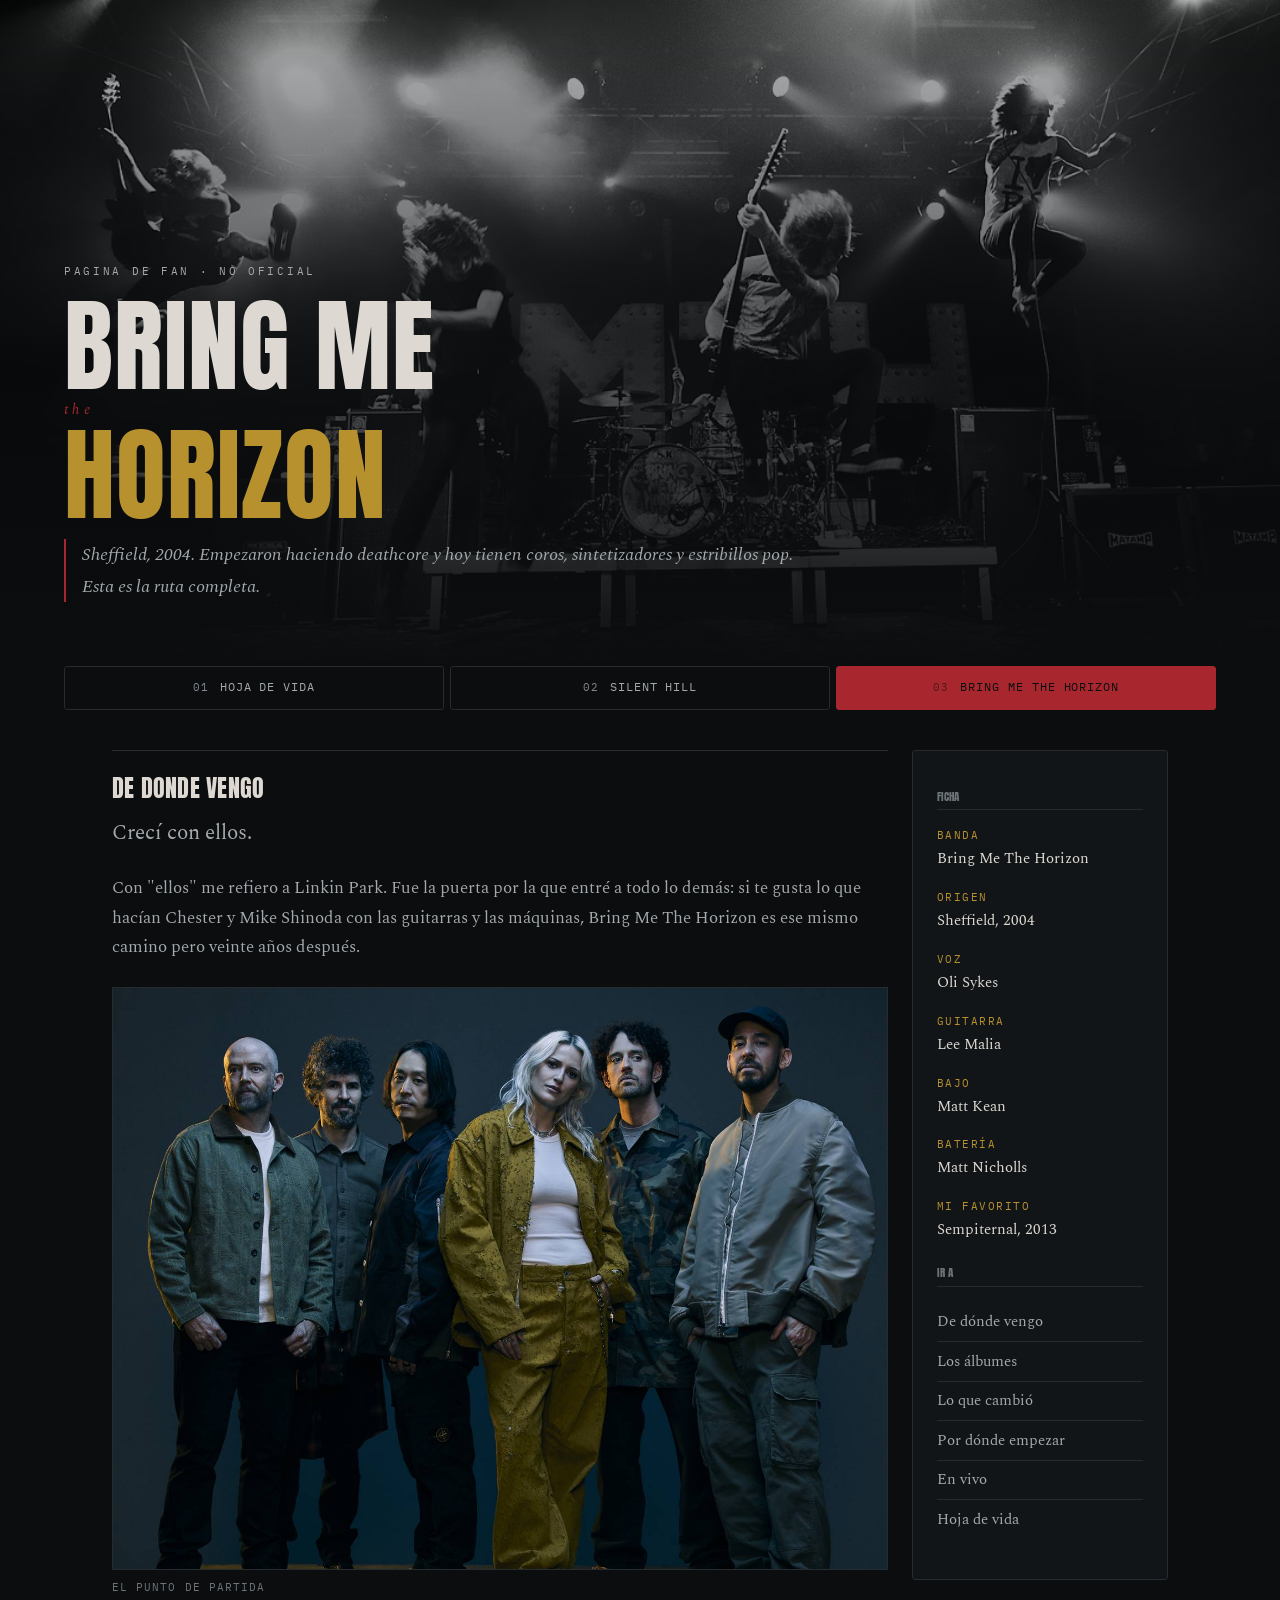
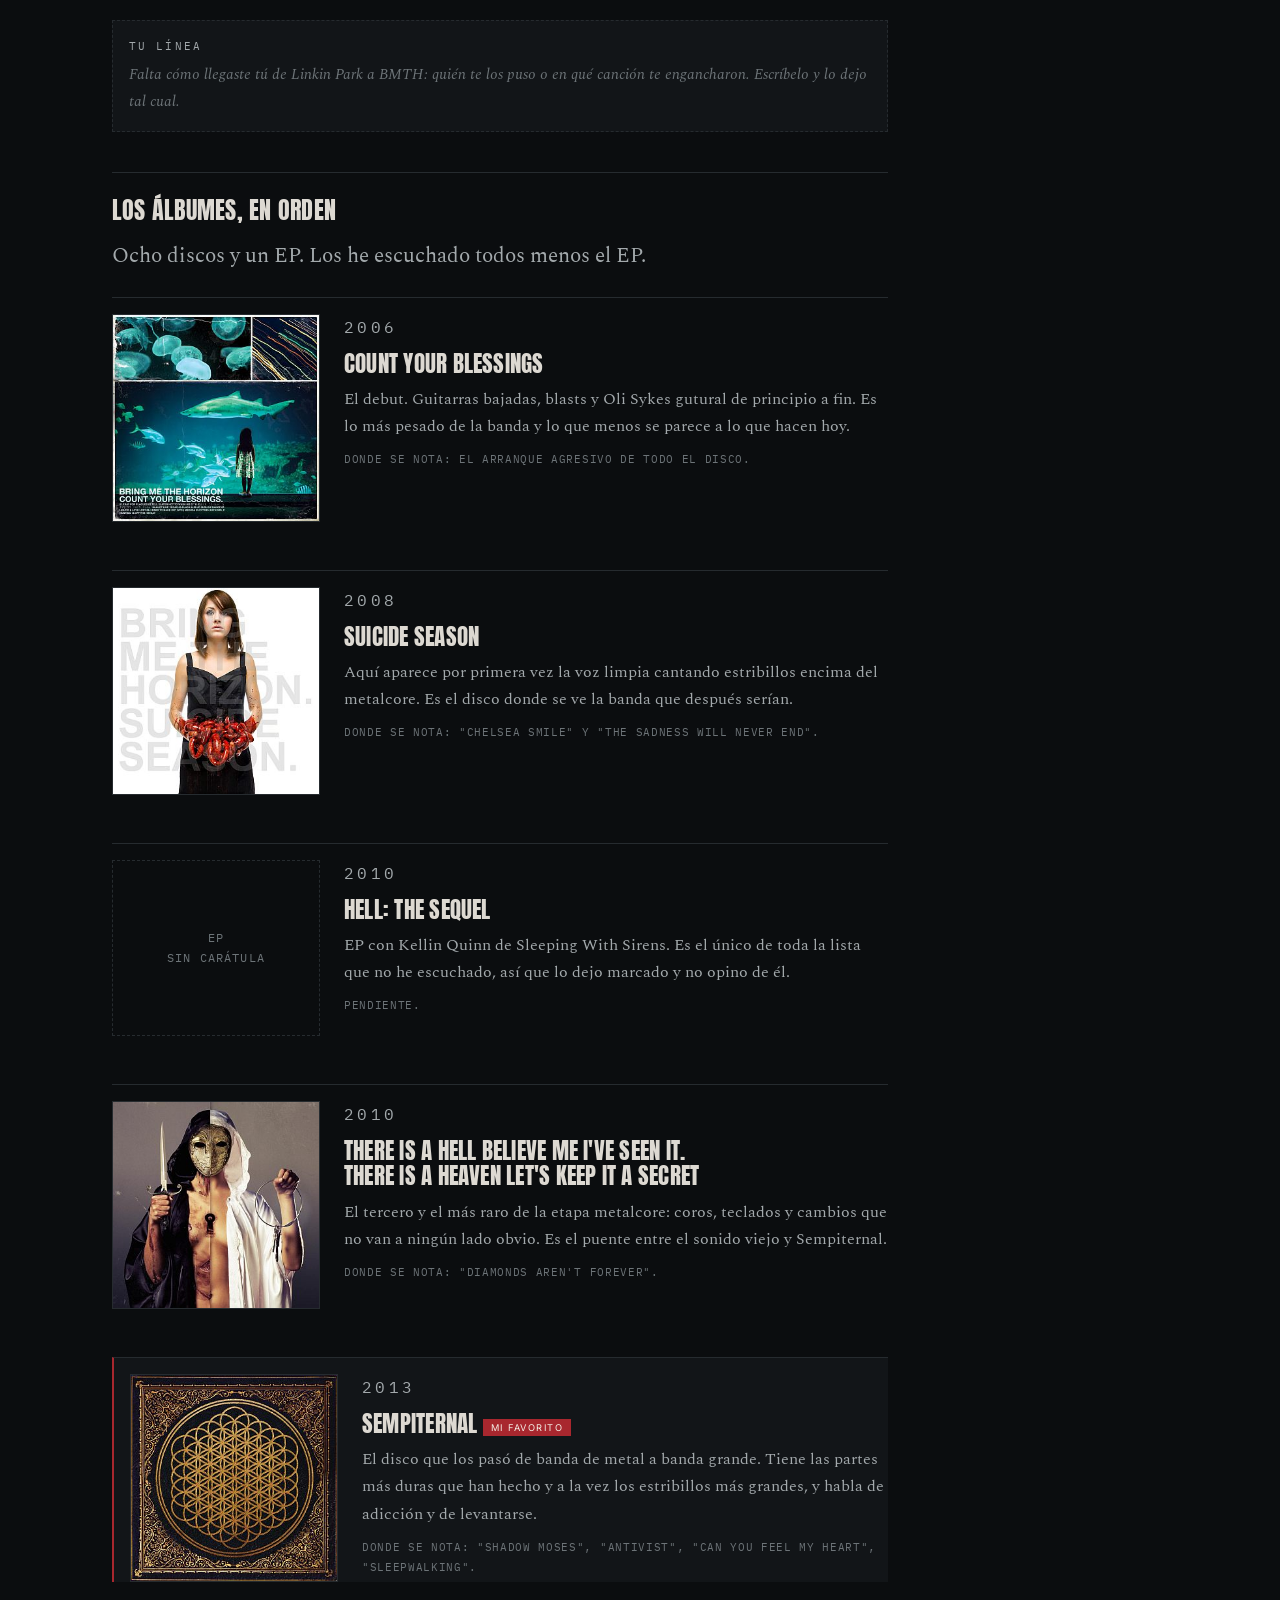
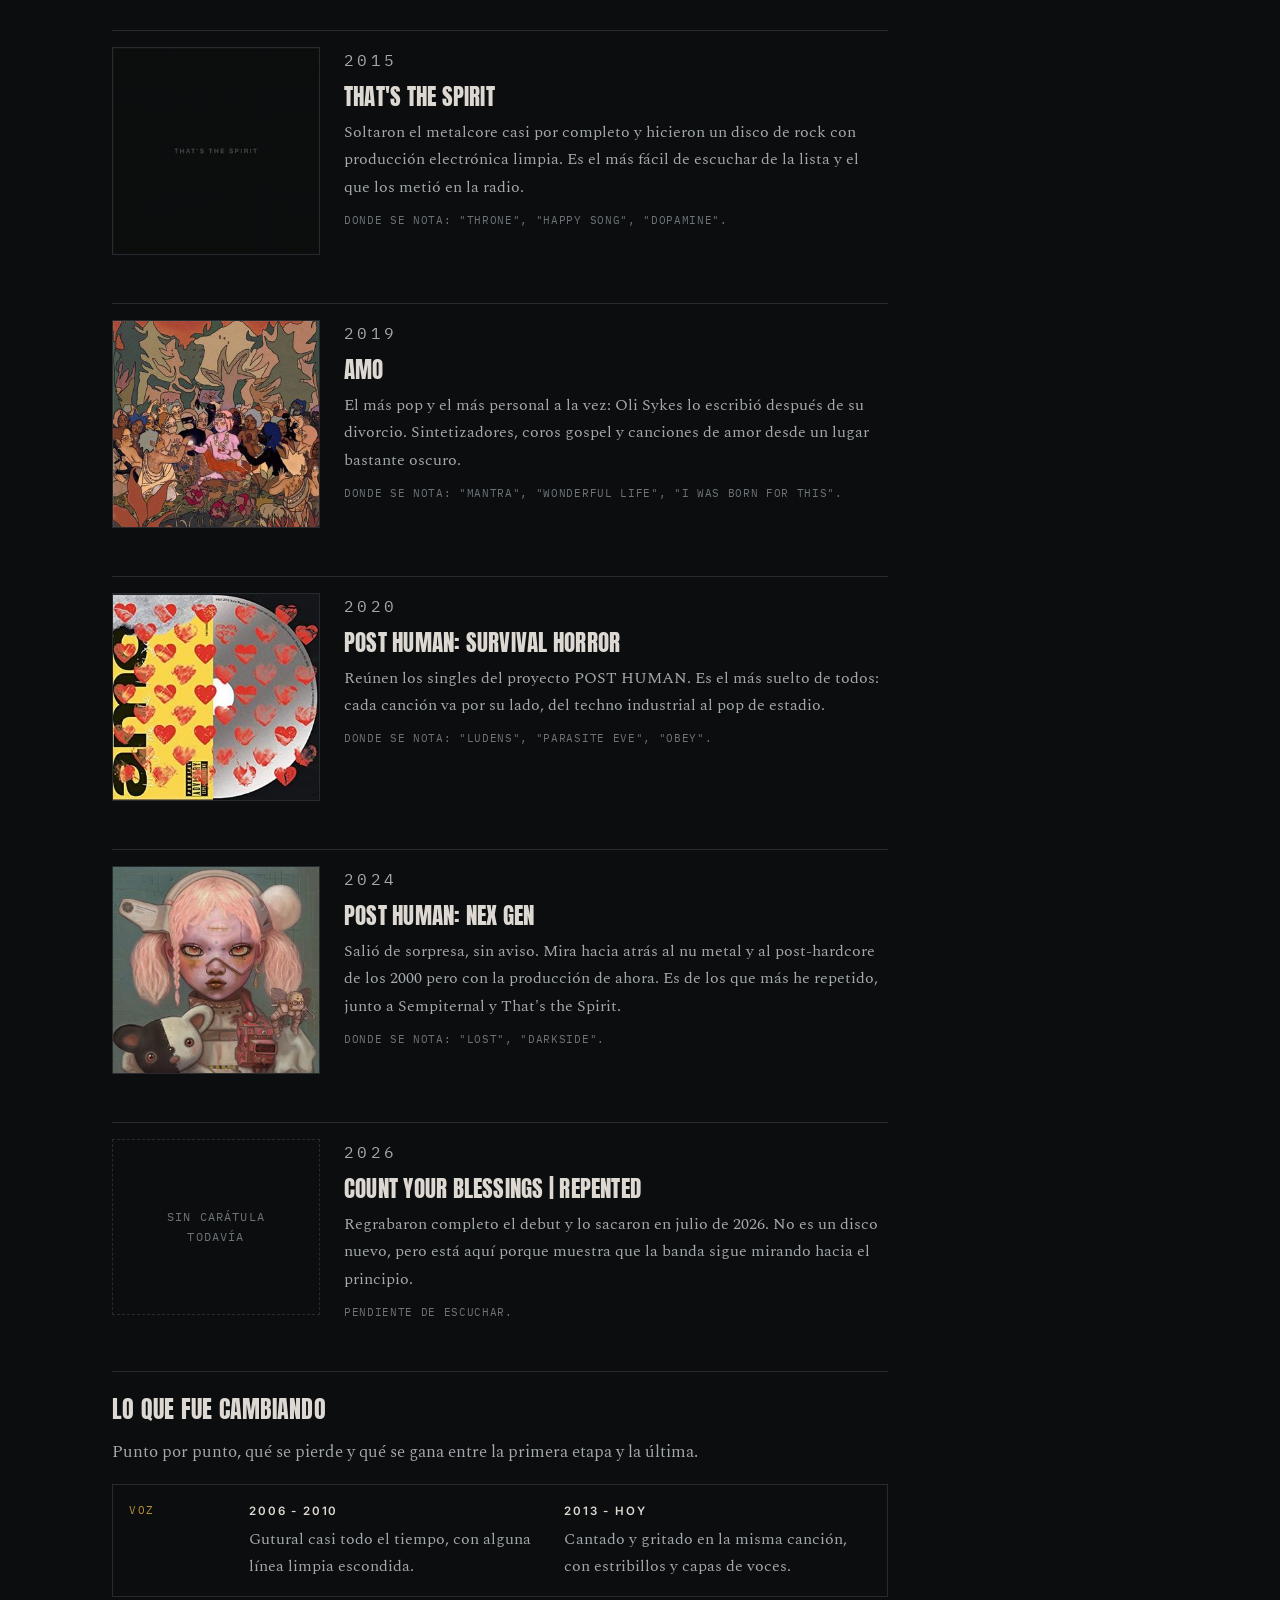
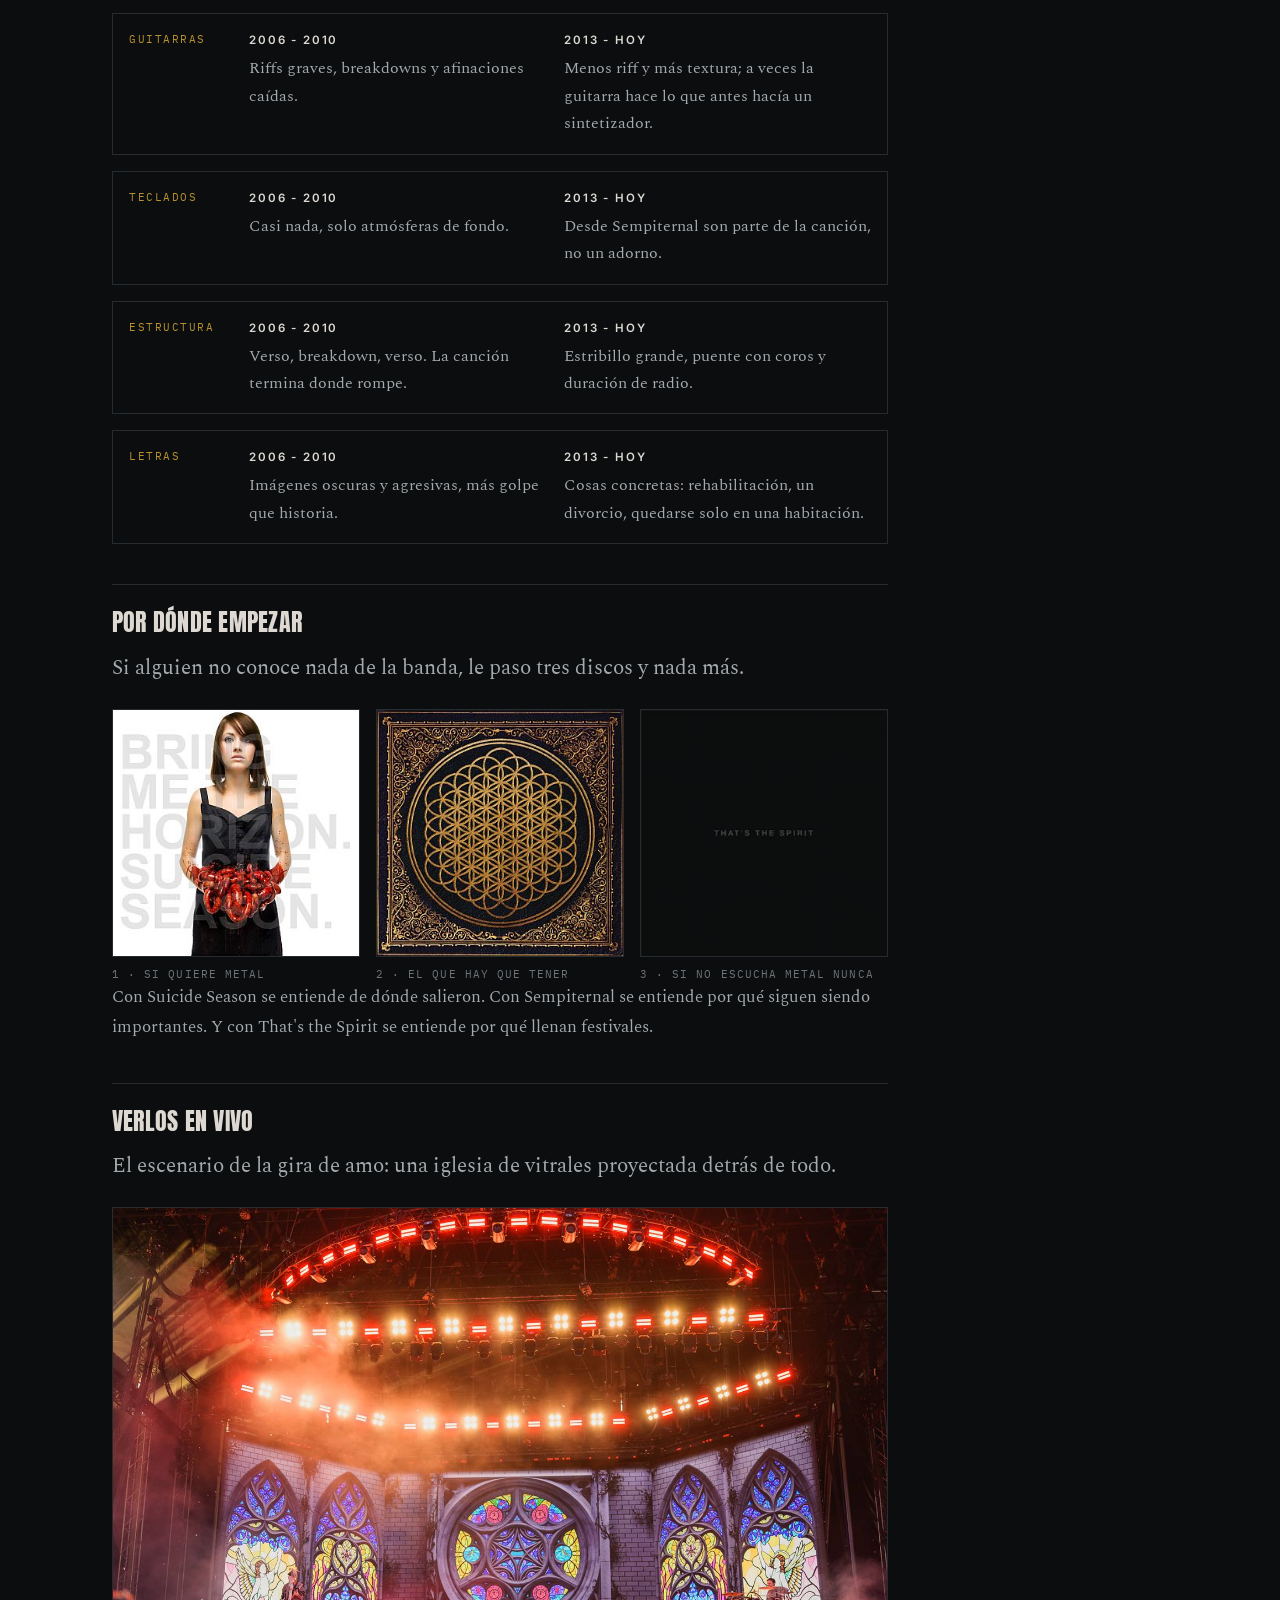
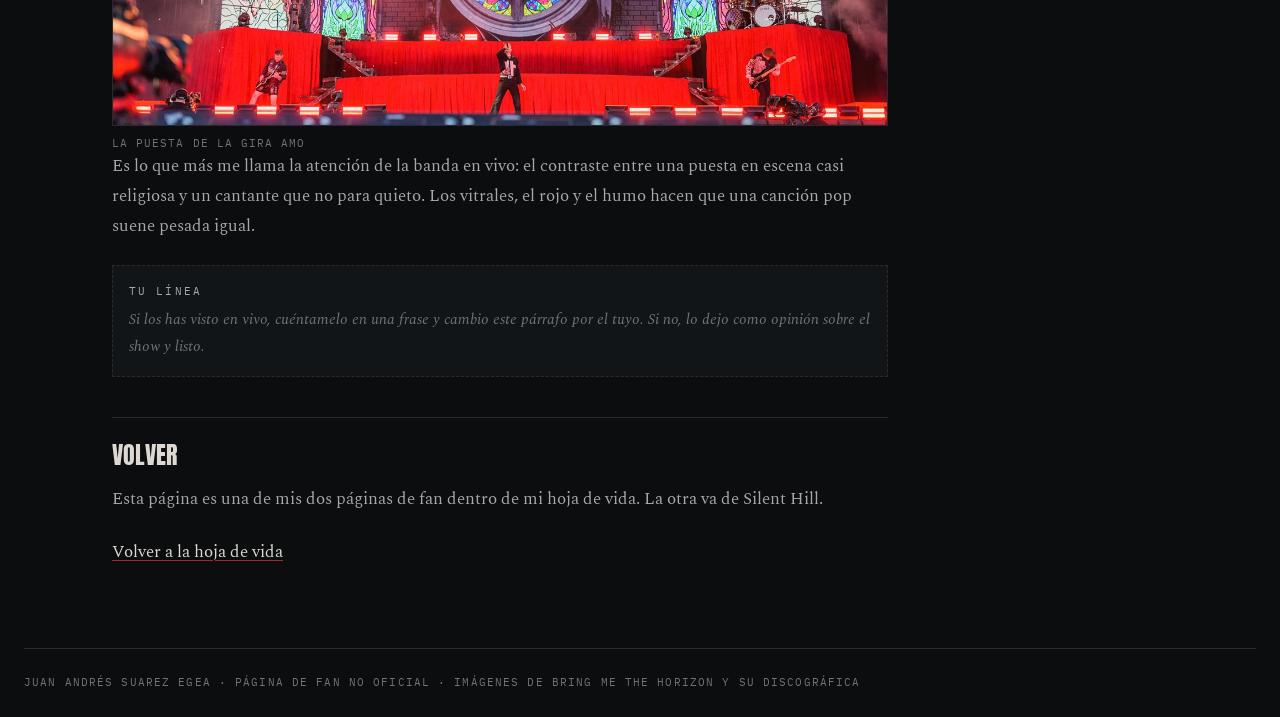
==== bring-me-the-horizon.html @ d6922f0d "feat: :sparkles: Pagina de Bring Me The Horizon y documentacion del sitio Hice la página con su port" ====
<!DOCTYPE html>
<html lang="es">
<head>
  <meta charset="UTF-8">
  <meta name="viewport" content="width=device-width, initial-scale=1.0">
  <meta name="description" content="Pagina de fan sobre Bring Me The Horizon: los albumes en orden, como cambio el sonido de la banda y cual es mi favorito.">
  <title>Bring Me The Horizon · Juan Andrés Suarez Egea</title>
  <link rel="preconnect" href="https://fonts.googleapis.com">
  <link rel="preconnect" href="https://fonts.gstatic.com" crossorigin>
  <link href="https://fonts.googleapis.com/css2?family=Anton&family=Spectral:ital,wght@0,400;0,600;1,400&family=IBM+Plex+Mono:wght@400;500&family=Inter:wght@400;500;600&display=swap" rel="stylesheet">
  <link rel="stylesheet" href="styles.css">
</head>
<body class="fan bmth">

  <header class="portada">
    <img class="portada-fondo" src="img/banda.jpg" alt="Bring Me The Horizon en el escenario saltando a la vez, fotografos en blanco y negro">
    <div class="portada-caja">
      <p class="marco">Pagina de fan · no oficial</p>
      <h1>Bring Me<span class="y">the</span><span class="num">Horizon</span></h1>
      <p class="bajada">Sheffield, 2004. Empezaron haciendo deathcore y hoy tienen coros, sintetizadores y estribillos pop. Esta es la ruta completa.</p>
    </div>
  </header>

  <nav class="menu" aria-label="Navegacion principal">
    <ul>
      <li><a data-num="01" href="index.html">Hoja de vida</a></li>
      <li><a data-num="02" href="silent-hill.html">Silent Hill</a></li>
      <li><a data-num="03" href="bring-me-the-horizon.html" class="activo">Bring Me The Horizon</a></li>
    </ul>
  </nav>

  <div class="fan-cuerpo">
    <main class="contenido">

      <section class="bloque" id="origen">
        <h2>De donde vengo</h2>
        <p class="lead">Crecí con ellos.</p>
        <p>Con "ellos" me refiero a Linkin Park. Fue la puerta por la que entré a todo lo demás: si te gusta lo que hacían Chester y Mike Shinoda con las guitarras y las máquinas, Bring Me The Horizon es ese mismo camino pero veinte años después.</p>
        <div class="galeria">
          <figure class="ancha">
            <img src="img/linkin-park.jpg" alt="Linkin Park en concierto">
            <figcaption>El punto de partida</figcaption>
          </figure>
        </div>
        <div class="apunte">
          <p class="apunte-marco">Tu línea</p>
          <p>Falta cómo llegaste tú de Linkin Park a BMTH: quién te los puso o en qué canción te engancharon. Escríbelo y lo dejo tal cual.</p>
        </div>
      </section>

      <section class="bloque" id="discografia">
        <h2>Los álbumes, en orden</h2>
        <p class="lead">Ocho discos y un EP. Los he escuchado todos menos el EP.</p>
        <ol class="discos">

          <li class="disco">
            <img src="img/cyb.jpg" alt="Carátula de Count Your Blessings: una chica de espaldas frente a un acuario">
            <div class="disco-info">
              <p class="anio">2006</p>
              <h3>Count Your Blessings</h3>
              <p>El debut. Guitarras bajadas, blasts y Oli Sykes gutural de principio a fin. Es lo más pesado de la banda y lo que menos se parece a lo que hacen hoy.</p>
              <p class="temas">Donde se nota: el arranque agresivo de todo el disco.</p>
            </div>
          </li>

          <li class="disco">
            <img src="img/suicide-season.jpg" alt="Carátula de Suicide Season: una mujer de pie sobre fondo blanco con el abdomen cubierto de tripas rojas">
            <div class="disco-info">
              <p class="anio">2008</p>
              <h3>Suicide Season</h3>
              <p>Aquí aparece por primera vez la voz limpia cantando estribillos encima del metalcore. Es el disco donde se ve la banda que después serían.</p>
              <p class="temas">Donde se nota: "Chelsea Smile" y "The Sadness Will Never End".</p>
            </div>
          </li>

          <li class="disco">
            <div class="pendiente">EP<br>sin carátula</div>
            <div class="disco-info">
              <p class="anio">2010</p>
              <h3>Hell: The Sequel</h3>
              <p>EP con Kellin Quinn de Sleeping With Sirens. Es el único de toda la lista que no he escuchado, así que lo dejo marcado y no opino de él.</p>
              <p class="temas">Pendiente.</p>
            </div>
          </li>

          <li class="disco">
            <img src="img/hell-zero.jpg" alt="Carátula de There Is a Hell: mitad oscura con un cuchillo y mitad clara con esposas">
            <div class="disco-info">
              <p class="anio">2010</p>
              <h3>There Is a Hell Believe Me I've Seen It. There Is a Heaven Let's Keep It a Secret</h3>
              <p>El tercero y el más raro de la etapa metalcore: coros, teclados y cambios que no van a ningún lado obvio. Es el puente entre el sonido viejo y Sempiternal.</p>
              <p class="temas">Donde se nota: "Diamonds Aren't Forever".</p>
            </div>
          </li>

          <li class="disco fav">
            <img src="img/sempiternal.jpg" alt="Carátula de Sempiternal: un círculo dorado con un dibujo geométrico sobre fondo negro">
            <div class="disco-info">
              <p class="anio">2013</p>
              <h3>Sempiternal <span class="marca">Mi favorito</span></h3>
              <p>El disco que los pasó de banda de metal a banda grande. Tiene las partes más duras que han hecho y a la vez los estribillos más grandes, y habla de adicción y de levantarse.</p>
              <p class="temas">Donde se nota: "Shadow Moses", "Antivist", "Can You Feel My Heart", "Sleepwalking".</p>
            </div>
          </li>

          <li class="disco">
            <img src="img/thats-the-spirit.jpg" alt="Carátula de That's the Spirit: fondo negro con el título en letras pequeñas y grises">
            <div class="disco-info">
              <p class="anio">2015</p>
              <h3>That's the Spirit</h3>
              <p>Soltaron el metalcore casi por completo y hicieron un disco de rock con producción electrónica limpia. Es el más fácil de escuchar de la lista y el que los metió en la radio.</p>
              <p class="temas">Donde se nota: "Throne", "Happy Song", "Dopamine".</p>
            </div>
          </li>

          <li class="disco">
            <img src="img/post-human.jpg" alt="Carátula de amo: un tapiz con figuras reclinadas en un jardín de árboles">
            <div class="disco-info">
              <p class="anio">2019</p>
              <h3>amo</h3>
              <p>El más pop y el más personal a la vez: Oli Sykes lo escribió después de su divorcio. Sintetizadores, coros gospel y canciones de amor desde un lugar bastante oscuro.</p>
              <p class="temas">Donde se nota: "Mantra", "Wonderful Life", "I Was Born for This".</p>
            </div>
          </li>

          <li class="disco">
            <img src="img/amo.jpg" alt="Carátula de POST HUMAN: Survival Horror, mitad negra y mitad blanca, con una máscara dorada">
            <div class="disco-info">
              <p class="anio">2020</p>
              <h3>POST HUMAN: Survival Horror</h3>
              <p>Reúnen los singles del proyecto POST HUMAN. Es el más suelto de todos: cada canción va por su lado, del techno industrial al pop de estadio.</p>
              <p class="temas">Donde se nota: "Ludens", "Parasite Eve", "Obey".</p>
            </div>
          </li>

          <li class="disco">
            <img src="img/nex-gen.jpg" alt="Carátula de POST HUMAN: NeX GEn: una muñeca robótica de pelo rosa con audífonos">
            <div class="disco-info">
              <p class="anio">2024</p>
              <h3>POST HUMAN: NeX GEn</h3>
              <p>Salió de sorpresa, sin aviso. Mira hacia atrás al nu metal y al post-hardcore de los 2000 pero con la producción de ahora. Es de los que más he repetido, junto a Sempiternal y That's the Spirit.</p>
              <p class="temas">Donde se nota: "Lost", "Darkside".</p>
            </div>
          </li>

          <li class="disco">
            <div class="pendiente">Sin carátula<br>todavía</div>
            <div class="disco-info">
              <p class="anio">2026</p>
              <h3>Count Your Blessings | Repented</h3>
              <p>Regrabaron completo el debut y lo sacaron en julio de 2026. No es un disco nuevo, pero está aquí porque muestra que la banda sigue mirando hacia el principio.</p>
              <p class="temas">Pendiente de escuchar.</p>
            </div>
          </li>

        </ol>
      </section>

      <section class="bloque" id="sonido">
        <h2>Lo que fue cambiando</h2>
        <p>Punto por punto, qué se pierde y qué se gana entre la primera etapa y la última.</p>
        <div class="ficha">

          <div class="fila">
            <p class="etiqueta">Voz</p>
            <div class="celda"><strong>2006 - 2010</strong><p>Gutural casi todo el tiempo, con alguna línea limpia escondida.</p></div>
            <div class="celda"><strong>2013 - hoy</strong><p>Cantado y gritado en la misma canción, con estribillos y capas de voces.</p></div>
          </div>

          <div class="fila">
            <p class="etiqueta">Guitarras</p>
            <div class="celda"><strong>2006 - 2010</strong><p>Riffs graves, breakdowns y afinaciones caídas.</p></div>
            <div class="celda"><strong>2013 - hoy</strong><p>Menos riff y más textura; a veces la guitarra hace lo que antes hacía un sintetizador.</p></div>
          </div>

          <div class="fila">
            <p class="etiqueta">Teclados</p>
            <div class="celda"><strong>2006 - 2010</strong><p>Casi nada, solo atmósferas de fondo.</p></div>
            <div class="celda"><strong>2013 - hoy</strong><p>Desde Sempiternal son parte de la canción, no un adorno.</p></div>
          </div>

          <div class="fila">
            <p class="etiqueta">Estructura</p>
            <div class="celda"><strong>2006 - 2010</strong><p>Verso, breakdown, verso. La canción termina donde rompe.</p></div>
            <div class="celda"><strong>2013 - hoy</strong><p>Estribillo grande, puente con coros y duración de radio.</p></div>
          </div>

          <div class="fila">
            <p class="etiqueta">Letras</p>
            <div class="celda"><strong>2006 - 2010</strong><p>Imágenes oscuras y agresivas, más golpe que historia.</p></div>
            <div class="celda"><strong>2013 - hoy</strong><p>Cosas concretas: rehabilitación, un divorcio, quedarse solo en una habitación.</p></div>
          </div>

        </div>
      </section>

      <section class="bloque" id="empezar">
        <h2>Por dónde empezar</h2>
        <p class="lead">Si alguien no conoce nada de la banda, le paso tres discos y nada más.</p>
        <div class="galeria tres">
          <figure>
            <img src="img/suicide-season.jpg" alt="Carátula de Suicide Season">
            <figcaption>1 · Si quiere metal</figcaption>
          </figure>
          <figure>
            <img src="img/sempiternal.jpg" alt="Carátula de Sempiternal">
            <figcaption>2 · El que hay que tener</figcaption>
          </figure>
          <figure>
            <img src="img/thats-the-spirit.jpg" alt="Carátula de That's the Spirit">
            <figcaption>3 · Si no escucha metal nunca</figcaption>
          </figure>
        </div>
        <p>Con Suicide Season se entiende de dónde salieron. Con Sempiternal se entiende por qué siguen siendo importantes. Y con That's the Spirit se entiende por qué llenan festivales.</p>
      </section>

      <section class="bloque" id="en-vivo">
        <h2>Verlos en vivo</h2>
        <p class="lead">El escenario de la gira de amo: una iglesia de vitrales proyectada detrás de todo.</p>
        <div class="galeria">
          <figure class="ancha">
            <img src="img/bmth-en-vivo.jpg" alt="Escenario con vitrales de iglesia proyectados, luces rojas y la banda sobre un altar rojo">
            <figcaption>La puesta de la gira amo</figcaption>
          </figure>
        </div>
        <p>Es lo que más me llama la atención de la banda en vivo: el contraste entre una puesta en escena casi religiosa y un cantante que no para quieto. Los vitrales, el rojo y el humo hacen que una canción pop suene pesada igual.</p>
        <div class="apunte">
          <p class="apunte-marco">Tu línea</p>
          <p>Si los has visto en vivo, cuéntamelo en una frase y cambio este párrafo por el tuyo. Si no, lo dejo como opinión sobre el show y listo.</p>
        </div>
      </section>

      <section class="bloque" id="volver">
        <h2>Volver</h2>
        <p>Esta página es una de mis dos páginas de fan dentro de mi hoja de vida. La otra va de Silent Hill.</p>
        <p class="salto"><a href="index.html">Volver a la hoja de vida</a></p>
      </section>

    </main>

    <aside class="lateral">
      <h2>Ficha</h2>
      <dl>
        <dt>Banda</dt>
        <dd>Bring Me The Horizon</dd>
        <dt>Origen</dt>
        <dd>Sheffield, 2004</dd>
        <dt>Voz</dt>
        <dd>Oli Sykes</dd>
        <dt>Guitarra</dt>
        <dd>Lee Malia</dd>
        <dt>Bajo</dt>
        <dd>Matt Kean</dd>
        <dt>Batería</dt>
        <dd>Matt Nicholls</dd>
        <dt>Mi favorito</dt>
        <dd>Sempiternal, 2013</dd>
      </dl>
      <h2>Ir a</h2>
      <ul>
        <li><a href="#origen">De dónde vengo</a></li>
        <li><a href="#discografia">Los álbumes</a></li>
        <li><a href="#sonido">Lo que cambió</a></li>
        <li><a href="#empezar">Por dónde empezar</a></li>
        <li><a href="#en-vivo">En vivo</a></li>
        <li><a href="index.html">Hoja de vida</a></li>
      </ul>
    </aside>
  </div>

  <footer class="pie-fan">
    Juan Andrés Suarez Egea · Página de fan no oficial · Imágenes de Bring Me The Horizon y su discográfica
  </footer>

</body>
</html>
---- styles.css ----
:root {
  --fondo: #f2efe9;
  --fondo-2: #e9e5dd;
  --superficie: #fbfaf7;
  --tinta: #14171b;
  --tinta-media: #464d54;
  --tinta-suave: #7f878e;
  --regla: #dcd6ca;
  --regla-fuerte: #b5ab9b;
  --acento: #10505f;
  --acento-fuerte: #0b3b47;
  --acento-tenue: rgba(16, 80, 95, 0.07);

  --paso-1: 0.5rem;
  --paso-2: 1rem;
  --paso-3: 1.5rem;
  --paso-4: 2.5rem;
  --paso-5: 4rem;

  --serif: "Fraunces", "Iowan Old Style", Georgia, "Times New Roman", serif;
  --sans: "Inter", "Segoe UI", "Helvetica Neue", Arial, sans-serif;
  --mono: "IBM Plex Mono", "Consolas", "Courier New", monospace;

  --titulo: var(--serif);
  --radio: 3px;
  --sombra: 0 1px 2px rgba(20, 23, 27, 0.05), 0 8px 24px rgba(20, 23, 27, 0.06);
}

*,
*::before,
*::after {
  box-sizing: border-box;
}

html {
  font-size: 100%;
  scroll-behavior: smooth;
}

body {
  background-color: var(--fondo);
  color: var(--tinta);
  font-family: var(--sans);
  font-size: 1rem;
  line-height: 1.6;
  margin: 0 auto;
  max-width: 78rem;
  overflow-wrap: break-word;
  padding: var(--paso-2);
}

h1,
h2,
h3 {
  color: var(--tinta);
  font-family: var(--titulo);
  font-weight: 600;
  line-height: 1.1;
  margin: 0 0 var(--paso-2);
  text-wrap: balance;
}

h1 {
  font-size: 2.6rem;
  letter-spacing: -0.02em;
}

h2 {
  font-family: var(--sans);
  font-size: 1.05rem;
  letter-spacing: 0.02em;
  margin: var(--paso-4) 0 var(--paso-2);
}

h3 {
  font-size: 1.1rem;
  font-weight: 600;
  letter-spacing: -0.01em;
  margin-bottom: var(--paso-1);
}

p {
  margin: 0 0 var(--paso-2);
}

a {
  color: var(--acento);
  text-decoration: underline;
  text-decoration-thickness: 1px;
  text-underline-offset: 0.2em;
  transition: color 0.15s ease, background-color 0.15s ease;
}

a:hover,
a:focus {
  color: var(--acento-fuerte);
}

ul {
  margin: 0 0 var(--paso-2);
  padding-left: 1.15rem;
}

li {
  margin-bottom: var(--paso-1);
}

strong {
  color: var(--tinta);
  font-weight: 600;
}

img {
  display: block;
  height: auto;
  max-width: 100%;
  width: 100%;
}

.contenedor {
  display: grid;
  gap: var(--paso-2);
  grid-template-columns: 1fr;
  grid-template-areas:
    "cabecera"
    "menu"
    "principal"
    "lateral"
    "pie";
}

.contenedor > * {
  min-width: 0;
}

.cabecera { grid-area: cabecera; }
.menu     { grid-area: menu; }
.principal{ grid-area: principal; }
.lateral  { grid-area: lateral; }
.pie      { grid-area: pie; }

.cabecera {
  background-color: var(--superficie);
  border: 1px solid var(--regla);
  border-radius: var(--radio);
  padding: var(--paso-3) var(--paso-2);
  position: relative;
}

.cabecera::before {
  background-color: var(--acento);
  content: "";
  height: 4px;
  left: -1px;
  position: absolute;
  top: -1px;
  width: 5.5rem;
}

.cabecera-interior {
  align-items: start;
  display: grid;
  gap: var(--paso-3);
  grid-template-columns: 1fr;
}

.retrato-marco {
  margin: 0;
  max-width: 9rem;
  position: relative;
}

.retrato-marco::after {
  border: 1px solid var(--regla-fuerte);
  bottom: -0.5rem;
  content: "";
  left: -0.5rem;
  position: absolute;
  right: 0.5rem;
  top: 0.5rem;
  z-index: 0;
}

.retrato {
  border-radius: var(--radio);
  position: relative;
  z-index: 1;
}

.cargo {
  color: var(--acento);
  font-family: var(--mono);
  font-size: 0.75rem;
  letter-spacing: 0.2em;
  margin: 0 0 var(--paso-2);
  text-transform: uppercase;
}

.cabecera h1 {
  margin-bottom: var(--paso-2);
}

.cabecera h1 .apellido {
  display: block;
  font-style: italic;
  font-weight: 500;
}

.resumen {
  color: var(--tinta-media);
  font-size: 1rem;
  max-width: 38rem;
}

.cabecera-pie {
  border-top: 1px solid var(--regla);
  margin-top: var(--paso-3);
  padding-top: var(--paso-2);
}

.metadatos {
  display: flex;
  flex-wrap: wrap;
  gap: var(--paso-1) var(--paso-2);
  list-style: none;
  margin: 0;
  padding: 0;
}

.metadatos li {
  align-items: center;
  color: var(--tinta-suave);
  display: flex;
  font-family: var(--mono);
  font-size: 0.74rem;
  letter-spacing: 0.08em;
  margin: 0;
  text-transform: uppercase;
}

.metadatos li + li::before {
  color: var(--regla-fuerte);
  content: "/";
  margin-right: var(--paso-2);
}

.llamada {
  background-color: var(--acento);
  border: 1px solid var(--acento);
  border-radius: var(--radio);
  color: #fbfaf7;
  display: inline-block;
  font-family: var(--mono);
  font-size: 0.78rem;
  letter-spacing: 0.1em;
  margin-top: var(--paso-2);
  padding: 0.7rem 1.15rem;
  text-decoration: none;
  text-transform: uppercase;
}

.llamada:hover,
.llamada:focus {
  background-color: var(--acento-fuerte);
  color: #fbfaf7;
}

.menu ul {
  display: flex;
  flex-direction: column;
  gap: 0.4rem;
  list-style: none;
  margin: 0;
  padding: 0;
}

.menu li {
  margin: 0;
}

.menu a {
  align-items: baseline;
  background-color: var(--superficie);
  border: 1px solid var(--regla);
  border-radius: var(--radio);
  color: var(--tinta-media);
  display: flex;
  font-family: var(--mono);
  font-size: 0.78rem;
  gap: 0.7rem;
  letter-spacing: 0.12em;
  padding: 0.7rem 0.85rem;
  text-decoration: none;
  text-transform: uppercase;
}

.menu a::before {
  color: var(--tinta-suave);
  content: attr(data-num);
  font-size: 0.68rem;
}

.menu a:hover,
.menu a:focus {
  background-color: var(--acento-tenue);
  border-color: var(--acento);
  color: var(--acento-fuerte);
}

.menu a.activo {
  background-color: var(--acento);
  border-color: var(--acento);
  color: #fbfaf7;
}

.menu a.activo::before {
  color: rgba(251, 250, 247, 0.6);
}

.principal {
  background-color: var(--superficie);
  border: 1px solid var(--regla);
  border-radius: var(--radio);
  padding: var(--paso-3) var(--paso-2);
}

.seccion {
  margin-bottom: var(--paso-5);
}

.seccion:last-child {
  margin-bottom: 0;
}

.seccion > h2 {
  align-items: baseline;
  border-bottom: 1px solid var(--tinta);
  color: var(--tinta);
  display: flex;
  font-family: var(--sans);
  font-size: 1rem;
  font-weight: 600;
  gap: var(--paso-2);
  letter-spacing: 0.06em;
  margin: 0 0 var(--paso-3);
  padding-bottom: var(--paso-1);
  text-transform: uppercase;
}

.seccion > h2::before {
  color: var(--acento);
  content: attr(data-num);
  font-family: var(--mono);
  font-size: 0.75rem;
  font-weight: 400;
  letter-spacing: 0.08em;
}

.entrada {
  color: var(--tinta-media);
  font-size: 1.06rem;
  line-height: 1.75;
}

.linea {
  border-left: 1px solid var(--regla-fuerte);
  display: grid;
  gap: var(--paso-3);
  grid-template-columns: 1fr;
  padding-left: var(--paso-3);
}

.evento {
  position: relative;
}

.evento::before {
  background-color: var(--fondo-2);
  border: 1px solid var(--acento);
  content: "";
  height: 9px;
  left: calc(var(--paso-3) * -1 - 5px);
  position: absolute;
  top: 0.4rem;
  width: 9px;
}

.evento .fecha {
  color: var(--acento);
  display: block;
  font-family: var(--mono);
  font-size: 0.72rem;
  letter-spacing: 0.14em;
  margin-bottom: 0.15rem;
  text-transform: uppercase;
}

.evento h3 {
  font-family: var(--sans);
  font-size: 1.02rem;
}

.evento .lugar {
  color: var(--tinta-suave);
  font-size: 0.88rem;
  margin: 0 0 0.4rem;
}

.evento p {
  color: var(--tinta-media);
  font-size: 0.95rem;
}

.habilidades {
  display: grid;
  gap: var(--paso-3);
  grid-template-columns: 1fr;
}

.subtitulo {
  color: var(--tinta-suave);
  font-family: var(--mono);
  font-size: 0.7rem;
  font-weight: 400;
  letter-spacing: 0.14em;
  margin: 0 0 var(--paso-1);
  text-transform: uppercase;
}

.chips {
  display: flex;
  flex-wrap: wrap;
  gap: 0.4rem;
  list-style: none;
  margin: 0;
  padding: 0;
}

.chips li {
  background-color: var(--acento-tenue);
  border: 1px solid var(--regla);
  border-radius: 999px;
  color: var(--tinta-media);
  font-family: var(--mono);
  font-size: 0.7rem;
  letter-spacing: 0.06em;
  margin: 0;
  padding: 0.28rem 0.7rem;
}

.tarjetas {
  display: grid;
  gap: var(--paso-2);
  grid-template-columns: repeat(auto-fit, minmax(14rem, 1fr));
  list-style: none;
  margin: 0;
  min-width: 0;
  padding: 0;
}

.tarjeta {
  background-color: var(--fondo-2);
  border: 1px solid var(--regla);
  border-radius: var(--radio);
  list-style: none;
  min-width: 0;
  padding: var(--paso-2);
  transition: border-color 0.15s ease, box-shadow 0.15s ease, transform 0.15s ease;
}

.tarjeta:hover {
  border-color: var(--acento);
  box-shadow: var(--sombra);
  transform: translateY(-2px);
}

.tarjeta h3 {
  font-family: var(--sans);
  font-size: 1rem;
}

.tarjeta p {
  color: var(--tinta-media);
  font-size: 0.92rem;
  margin: 0;
}

.tarjeta a {
  color: var(--tinta);
  text-decoration: none;
}

.tarjeta a:hover,
.tarjeta a:focus {
  color: var(--acento);
}

.tarjeta img {
  aspect-ratio: 4 / 3;
  border-radius: var(--radio);
  margin-bottom: var(--paso-2);
  object-fit: cover;
}

.etiqueta {
  color: var(--acento);
  display: block;
  font-family: var(--mono);
  font-size: 0.68rem;
  letter-spacing: 0.14em;
  margin-bottom: 0.5rem;
  text-transform: uppercase;
}

.lateral {
  background-color: var(--superficie);
  border: 1px solid var(--regla);
  border-radius: var(--radio);
  font-size: 0.92rem;
  padding: var(--paso-2);
}

.lateral h2 {
  border-bottom: 1px solid var(--regla);
  color: var(--tinta-suave);
  font-family: var(--mono);
  font-size: 0.7rem;
  letter-spacing: 0.16em;
  margin: 0 0 var(--paso-2);
  padding-bottom: 0.4rem;
  text-transform: uppercase;
}

.lateral h2:not(:first-child) {
  margin-top: var(--paso-3);
}

.lateral dl {
  margin: 0;
}

.lateral dt {
  color: var(--tinta-suave);
  font-family: var(--mono);
  font-size: 0.66rem;
  letter-spacing: 0.14em;
  margin-top: var(--paso-2);
  text-transform: uppercase;
}

.lateral dt:first-child {
  margin-top: 0;
}

.lateral dd {
  color: var(--tinta);
  margin: 0.1rem 0 0;
}

.lateral ul {
  list-style: none;
  margin: 0;
  padding: 0;
}

.lateral li {
  border-bottom: 1px solid var(--regla);
  margin: 0;
  padding: 0.4rem 0;
}

.lateral li:last-child {
  border-bottom: 0;
}

.lateral a {
  color: var(--tinta-media);
  text-decoration: none;
}

.lateral a:hover,
.lateral a:focus {
  color: var(--acento);
}

.pie {
  border-top: 1px solid var(--regla-fuerte);
  color: var(--tinta-suave);
  font-size: 0.85rem;
  padding-top: var(--paso-2);
}

.pie p {
  margin: 0 0 0.35rem;
}

.pie a {
  color: var(--tinta-media);
}

.nota {
  font-family: var(--mono);
  font-size: 0.7rem;
  letter-spacing: 0.04em;
}

.externo::after {
  content: " \2197";
  font-size: 0.85em;
}

.fan {
  --fondo-fan: #0b0d0f;
  --superficie-fan: #121518;
  --tinta-fan: #ddd9d2;
  --tinta-media-fan: #a3a9ac;
  --tinta-suave-fan: #6d7478;
  --regla-fan: #262b2f;
  --oxido: #9c4630;
  --niebla-fria: #5d8189;
}

body.fan {
  background-color: var(--fondo-fan);
  color: var(--tinta-fan);
  font-family: "Spectral", Georgia, "Times New Roman", serif;
  font-size: 1.06rem;
  line-height: 1.75;
  max-width: none;
  padding: 0;
}

.fan h1,
.fan h2,
.fan h3 {
  color: var(--tinta-fan);
  font-family: "Anton", "Arial Narrow", Impact, sans-serif;
  font-weight: 400;
  letter-spacing: 0.01em;
  text-transform: uppercase;
}

.fan p {
  color: var(--tinta-media-fan);
}

.fan a {
  color: var(--tinta-fan);
  text-decoration-color: var(--oxido);
}

.portada {
  align-items: end;
  display: grid;
  min-height: 62vh;
  padding: var(--paso-3);
  position: relative;
}

.portada-fondo {
  height: 100%;
  left: 0;
  object-fit: cover;
  position: absolute;
  top: 0;
  width: 100%;
  z-index: 0;
}

.portada::after {
  background-image: linear-gradient(180deg, rgba(11, 13, 15, 0.3) 0%, rgba(11, 13, 15, 0.7) 55%, var(--fondo-fan) 100%);
  content: "";
  inset: 0;
  position: absolute;
  z-index: 1;
}

.portada-caja {
  max-width: 46rem;
  position: relative;
  z-index: 2;
}

.marco {
  color: var(--oxido);
  font-family: var(--mono);
  font-size: 0.7rem;
  letter-spacing: 0.24em;
  margin: 0 0 var(--paso-2);
  text-transform: uppercase;
}

.portada h1 {
  font-size: 3.1rem;
  line-height: 0.94;
  margin: 0 0 var(--paso-2);
}

.portada h1 .y {
  color: var(--oxido);
  display: block;
  font-family: "Spectral", Georgia, serif;
  font-size: 0.9rem;
  font-style: italic;
  letter-spacing: 0.3em;
  margin: 0.6rem 0;
  text-transform: lowercase;
}

.portada h1 .num {
  color: var(--niebla-fria);
}

.bajada {
  border-left: 2px solid var(--oxido);
  color: var(--tinta-media-fan);
  font-size: 1.12rem;
  font-style: italic;
  margin: 0;
  padding-left: var(--paso-2);
}

.fan .menu {
  padding: 0 var(--paso-3) var(--paso-3);
}

.fan .menu a {
  background-color: transparent;
  border-color: var(--regla-fan);
  color: var(--tinta-media-fan);
}

.fan .menu a:hover,
.fan .menu a:focus {
  background-color: rgba(156, 70, 48, 0.12);
  border-color: var(--oxido);
  color: var(--tinta-fan);
}

.fan .menu a.activo {
  background-color: var(--oxido);
  border-color: var(--oxido);
  color: #0b0d0f;
}

.fan .menu a.activo::before {
  color: rgba(11, 13, 15, 0.55);
}

.fan-cuerpo {
  display: grid;
  gap: var(--paso-3);
  margin: 0 auto;
  max-width: 74rem;
  padding: 0 var(--paso-3) var(--paso-5);
}

.bloque {
  border-top: 1px solid var(--regla-fan);
  padding-top: var(--paso-3);
}

.bloque + .bloque {
  margin-top: var(--paso-4);
}

.bloque h2 {
  font-size: 1.5rem;
  margin: 0 0 var(--paso-2);
}

.bloque > .etiqueta {
  color: var(--tinta-suave-fan);
}

.lead {
  color: var(--tinta-fan);
  font-size: 1.3rem;
  line-height: 1.6;
  margin-bottom: var(--paso-3);
}

.ficha {
  display: grid;
  gap: var(--paso-2);
  grid-template-columns: 1fr;
  margin: 0;
}

.fila {
  border: 1px solid var(--regla-fan);
  display: grid;
  gap: var(--paso-1);
  grid-template-columns: 1fr;
  padding: var(--paso-2);
}

.fila .etiqueta {
  color: var(--niebla-fria);
  margin: 0;
}

.celda strong {
  color: var(--tinta-fan);
  display: block;
  font-family: var(--sans);
  font-size: 0.72rem;
  letter-spacing: 0.16em;
  margin-bottom: 0.3rem;
  text-transform: uppercase;
}

.celda p {
  font-size: 0.98rem;
  margin: 0;
}

.galeria {
  display: grid;
  gap: var(--paso-2);
  grid-template-columns: 1fr;
  margin: var(--paso-3) 0 0;
}

.galeria figure {
  margin: 0;
}

.galeria img {
  border: 1px solid var(--regla-fan);
}

.galeria figcaption {
  color: var(--tinta-suave-fan);
  font-family: var(--mono);
  font-size: 0.66rem;
  letter-spacing: 0.1em;
  margin-top: 0.5rem;
  text-transform: uppercase;
}

.galeria.tres img {
  max-width: 11rem;
}

.salto {
  margin-top: var(--paso-3);
}

.pendiente {
  border: 1px dashed var(--regla-fan);
  color: var(--tinta-suave-fan);
  display: grid;
  font-family: var(--mono);
  font-size: 0.72rem;
  letter-spacing: 0.1em;
  min-height: 9rem;
  place-items: center;
  text-align: center;
  text-transform: uppercase;
}

.cita {
  border-left: 2px solid var(--niebla-fria);
  color: var(--tinta-fan);
  font-size: 1.15rem;
  font-style: italic;
  margin: var(--paso-3) 0 0;
  padding-left: var(--paso-2);
}

.cita + .firma {
  color: var(--tinta-suave-fan);
  font-family: var(--mono);
  font-size: 0.68rem;
  letter-spacing: 0.14em;
  margin: 0.6rem 0 0;
  text-transform: uppercase;
}

.fan .lateral {
  background-color: var(--superficie-fan);
  border: 1px solid var(--regla-fan);
  color: var(--tinta-media-fan);
  grid-area: auto;
}

.fan .lateral h2 {
  border-bottom-color: var(--regla-fan);
  color: var(--tinta-suave-fan);
}

.fan .lateral dt {
  color: var(--niebla-fria);
}

.fan .lateral dd {
  color: var(--tinta-fan);
}

.fan .lateral li {
  border-bottom-color: var(--regla-fan);
}

.fan .lateral a {
  color: var(--tinta-media-fan);
}

.fan .pie-fan {
  border-top: 1px solid var(--regla-fan);
  color: var(--tinta-suave-fan);
  font-family: var(--mono);
  font-size: 0.7rem;
  letter-spacing: 0.1em;
  margin: 0 var(--paso-3);
  padding: var(--paso-3) 0;
  text-transform: uppercase;
}

/* Pagina de fan: Bring Me The Horizon */

.fan.bmth {
  --oxido: #a8272e;
  --niebla-fria: #b8912f;
}

.discos {
  display: grid;
  gap: var(--paso-3);
  grid-template-columns: 1fr;
  list-style: none;
  margin: var(--paso-3) 0 0;
  padding: 0;
}

.disco {
  border-top: 1px solid var(--regla-fan);
  display: grid;
  gap: var(--paso-2);
  grid-template-columns: 1fr;
  padding-top: var(--paso-2);
}

.disco > img {
  aspect-ratio: 1 / 1;
  border: 1px solid var(--regla-fan);
  display: block;
  max-width: 11rem;
  object-fit: cover;
  width: 100%;
}

.disco .pendiente {
  max-width: 11rem;
  min-height: 11rem;
}

.anio {
  color: var(--niebla-fria);
  font-family: var(--mono);
  font-size: 0.72rem;
  letter-spacing: 0.22em;
  margin: 0 0 0.35rem;
}

.disco h3 {
  font-size: 1.2rem;
  margin: 0 0 0.6rem;
}

.disco p {
  font-size: 0.98rem;
  margin: 0 0 0.6rem;
}

.disco .temas {
  color: var(--tinta-suave-fan);
  font-family: var(--mono);
  font-size: 0.7rem;
  letter-spacing: 0.06em;
  margin: 0;
  text-transform: uppercase;
}

.disco.fav {
  background-color: var(--superficie-fan);
  border-left: 2px solid var(--oxido);
  padding-left: var(--paso-2);
}

.marca {
  background-color: var(--oxido);
  color: #f4efe6;
  display: inline-block;
  font-family: var(--sans);
  font-size: 0.58rem;
  letter-spacing: 0.16em;
  padding: 0.2rem 0.5rem;
  text-transform: uppercase;
  vertical-align: 0.25em;
}

.apunte {
  background-color: var(--superficie-fan);
  border: 1px dashed var(--regla-fan);
  margin-top: var(--paso-3);
  padding: var(--paso-2);
}

.apunte-marco {
  color: var(--oxido);
  font-family: var(--mono);
  font-size: 0.66rem;
  letter-spacing: 0.2em;
  margin: 0 0 0.4rem;
  text-transform: uppercase;
}

.apunte p:last-child {
  color: var(--tinta-suave-fan);
  font-size: 0.95rem;
  font-style: italic;
  margin: 0;
}

@media (min-width: 640px) {
  h1 {
    font-size: 3.2rem;
  }

  .cabecera {
    padding: var(--paso-4) var(--paso-3);
  }

  .cabecera-interior {
    grid-template-columns: 9.5rem 1fr;
  }

  .cargo {
    font-size: 0.8rem;
  }

  .resumen {
    font-size: 1.05rem;
  }

  .cabecera-pie {
    align-items: center;
    display: flex;
    justify-content: space-between;
  }

  .llamada {
    margin-top: 0;
  }

  .menu ul {
    flex-direction: row;
  }

  .menu a {
    flex: 1;
    justify-content: center;
  }

  .principal,
  .lateral {
    padding: var(--paso-4) var(--paso-3);
  }

  .habilidades {
    grid-template-columns: 1fr 1fr;
  }

  .portada h1 {
    font-size: 4.6rem;
  }

  .fila {
    grid-template-columns: 7rem 1fr 1fr;
  }

  .disco {
    align-items: start;
    gap: var(--paso-3);
    grid-template-columns: 11rem 1fr;
  }

  .disco > img,
  .disco .pendiente {
    max-width: none;
  }

  .galeria.tres {
    grid-template-columns: repeat(3, 1fr);
  }

  .galeria.tres img {
    max-width: none;
  }
}

@media (min-width: 1080px) {
  body {
    padding: var(--paso-3);
  }

  h1 {
    font-size: 3.6rem;
  }

  .contenedor {
    gap: var(--paso-3);
    grid-template-areas:
      "cabecera cabecera cabecera"
      "menu principal lateral"
      "pie pie pie";
    grid-template-columns: 18% minmax(0, 1fr) 20%;
  }

  .cabecera {
    padding: var(--paso-5) var(--paso-4);
  }

  .cabecera-interior {
    grid-template-columns: 11rem 1fr;
  }

  .menu {
    align-self: start;
    position: sticky;
    top: var(--paso-3);
  }

  .menu ul {
    flex-direction: column;
  }

  .menu a {
    flex: none;
    font-size: 0.74rem;
    justify-content: flex-start;
    letter-spacing: 0.08em;
    padding: 0.65rem 0.7rem;
  }

  .principal {
    padding: var(--paso-5) var(--paso-4);
  }

  .lateral {
    align-self: start;
    position: sticky;
    top: var(--paso-3);
  }

  .tarjetas {
    grid-template-columns: repeat(auto-fit, minmax(12rem, 1fr));
  }

  .portada {
    min-height: 74vh;
    padding: var(--paso-5);
  }

  .portada h1 {
    font-size: 6.4rem;
  }

  .fan-cuerpo {
    grid-template-columns: minmax(0, 1fr) 16rem;
    padding-left: var(--paso-5);
    padding-right: var(--paso-5);
  }

  .fan .menu {
    padding: 0 var(--paso-5) var(--paso-4);
  }

  .fan .menu ul {
    flex-direction: row;
  }

  .fan .menu li {
    flex: 1;
  }

  .fan .menu a {
    flex: 1;
    justify-content: center;
  }

  .galeria {
    grid-template-columns: 1fr 1fr;
  }

  .galeria .ancha {
    grid-column: 1 / -1;
  }

  .fan .lateral {
    align-self: start;
    position: sticky;
    top: var(--paso-3);
  }

  .discos {
    gap: var(--paso-4);
  }

  .disco {
    grid-template-columns: 13rem minmax(0, 1fr);
  }

  .disco h3 {
    font-size: 1.45rem;
  }
}

@page {
  margin: 14mm;
}

@media print {
  body {
    background: none;
    color: #000;
    font-size: 11pt;
    line-height: 1.5;
    padding: 0;
  }

  .contenedor {
    display: block;
  }

  .cabecera,
  .principal {
    border: 0;
    box-shadow: none;
    padding: 0;
  }

  .cabecera {
    border-top: 0;
  }

  .cabecera::before,
  .retrato-marco::after {
    display: none;
  }

  .retrato-marco {
    border: 0;
  }

  .menu,
  .llamada,
  .externo::after {
    display: none;
  }

  .lateral {
    border-top: 1px solid #999;
    margin-top: 12mm;
    padding-top: 4mm;
    position: static;
  }

  .seccion {
    break-inside: avoid;
    margin-bottom: 8mm;
  }

  .evento,
  .tarjeta,
  .chips li {
    break-inside: avoid;
  }

  .lateral a[href^="http"]::after {
    content: " (" attr(href) ")";
    font-family: var(--mono);
    font-size: 0.7rem;
  }
}
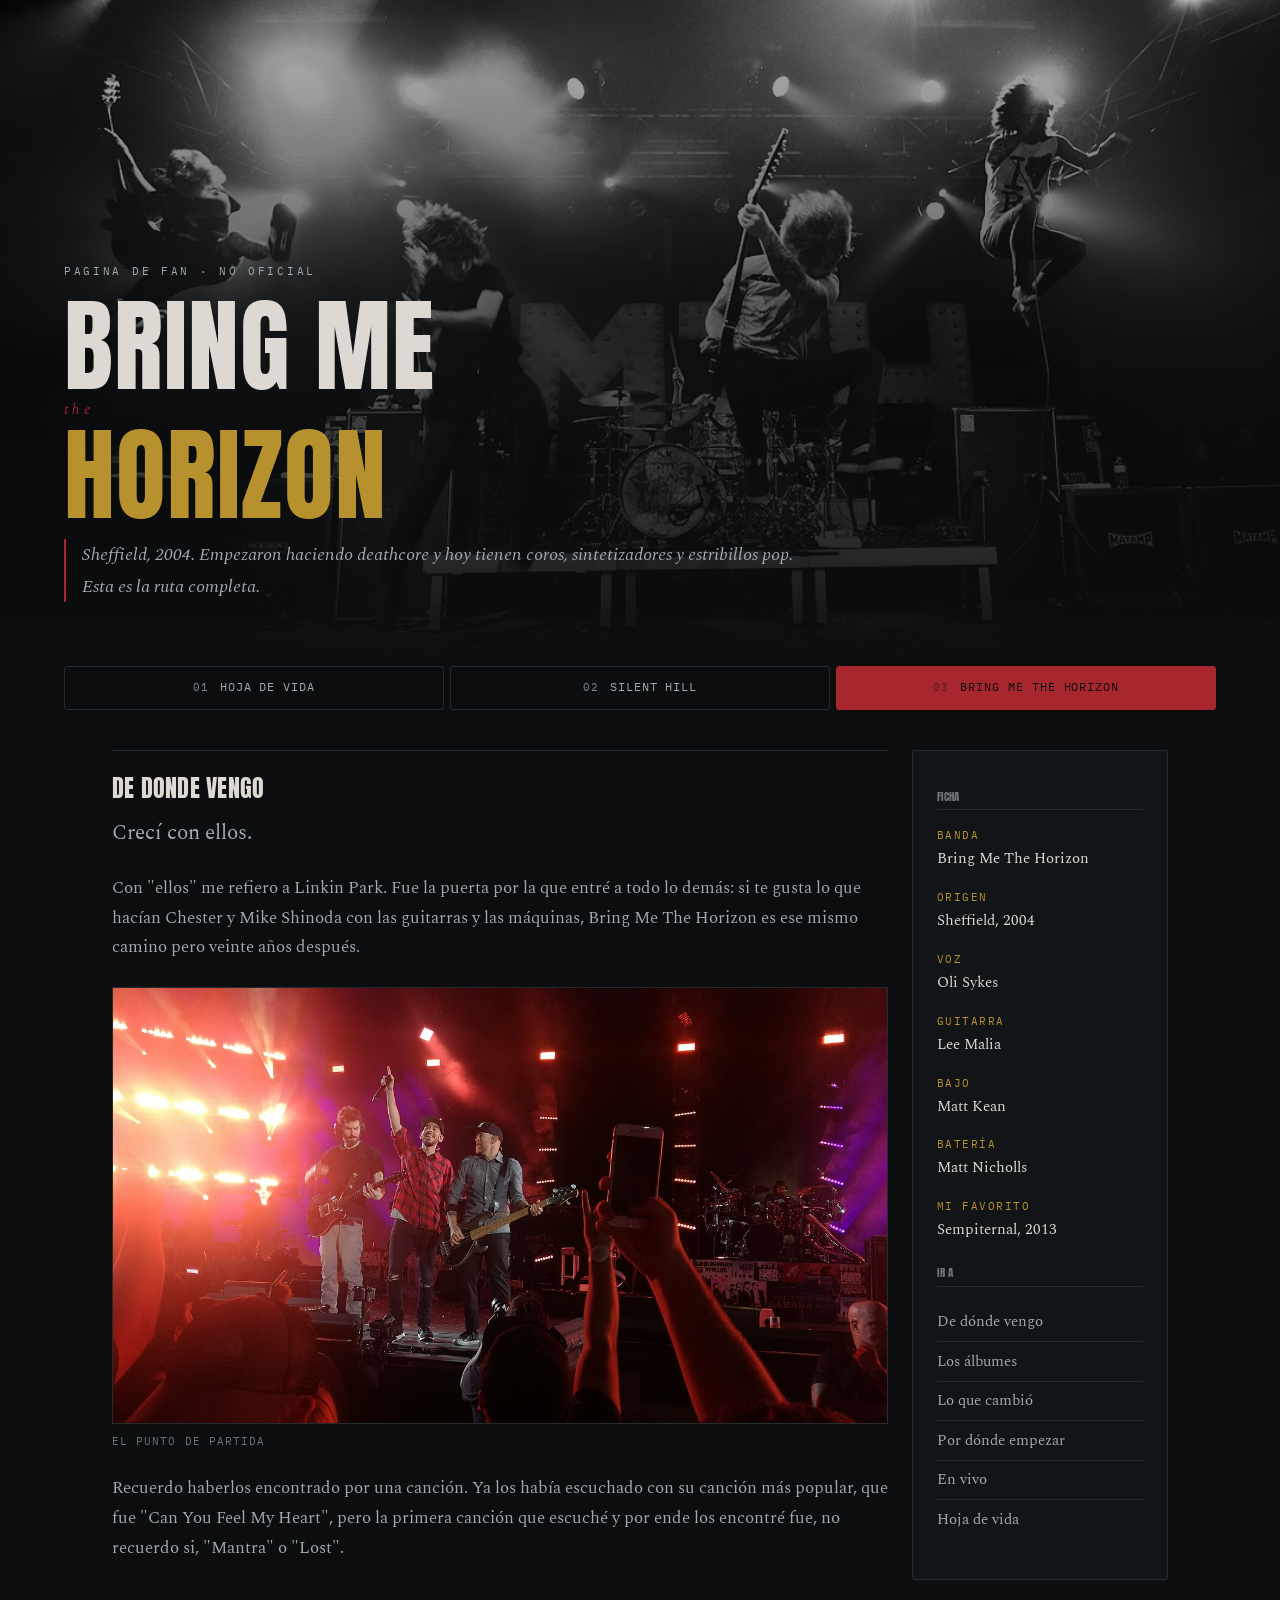
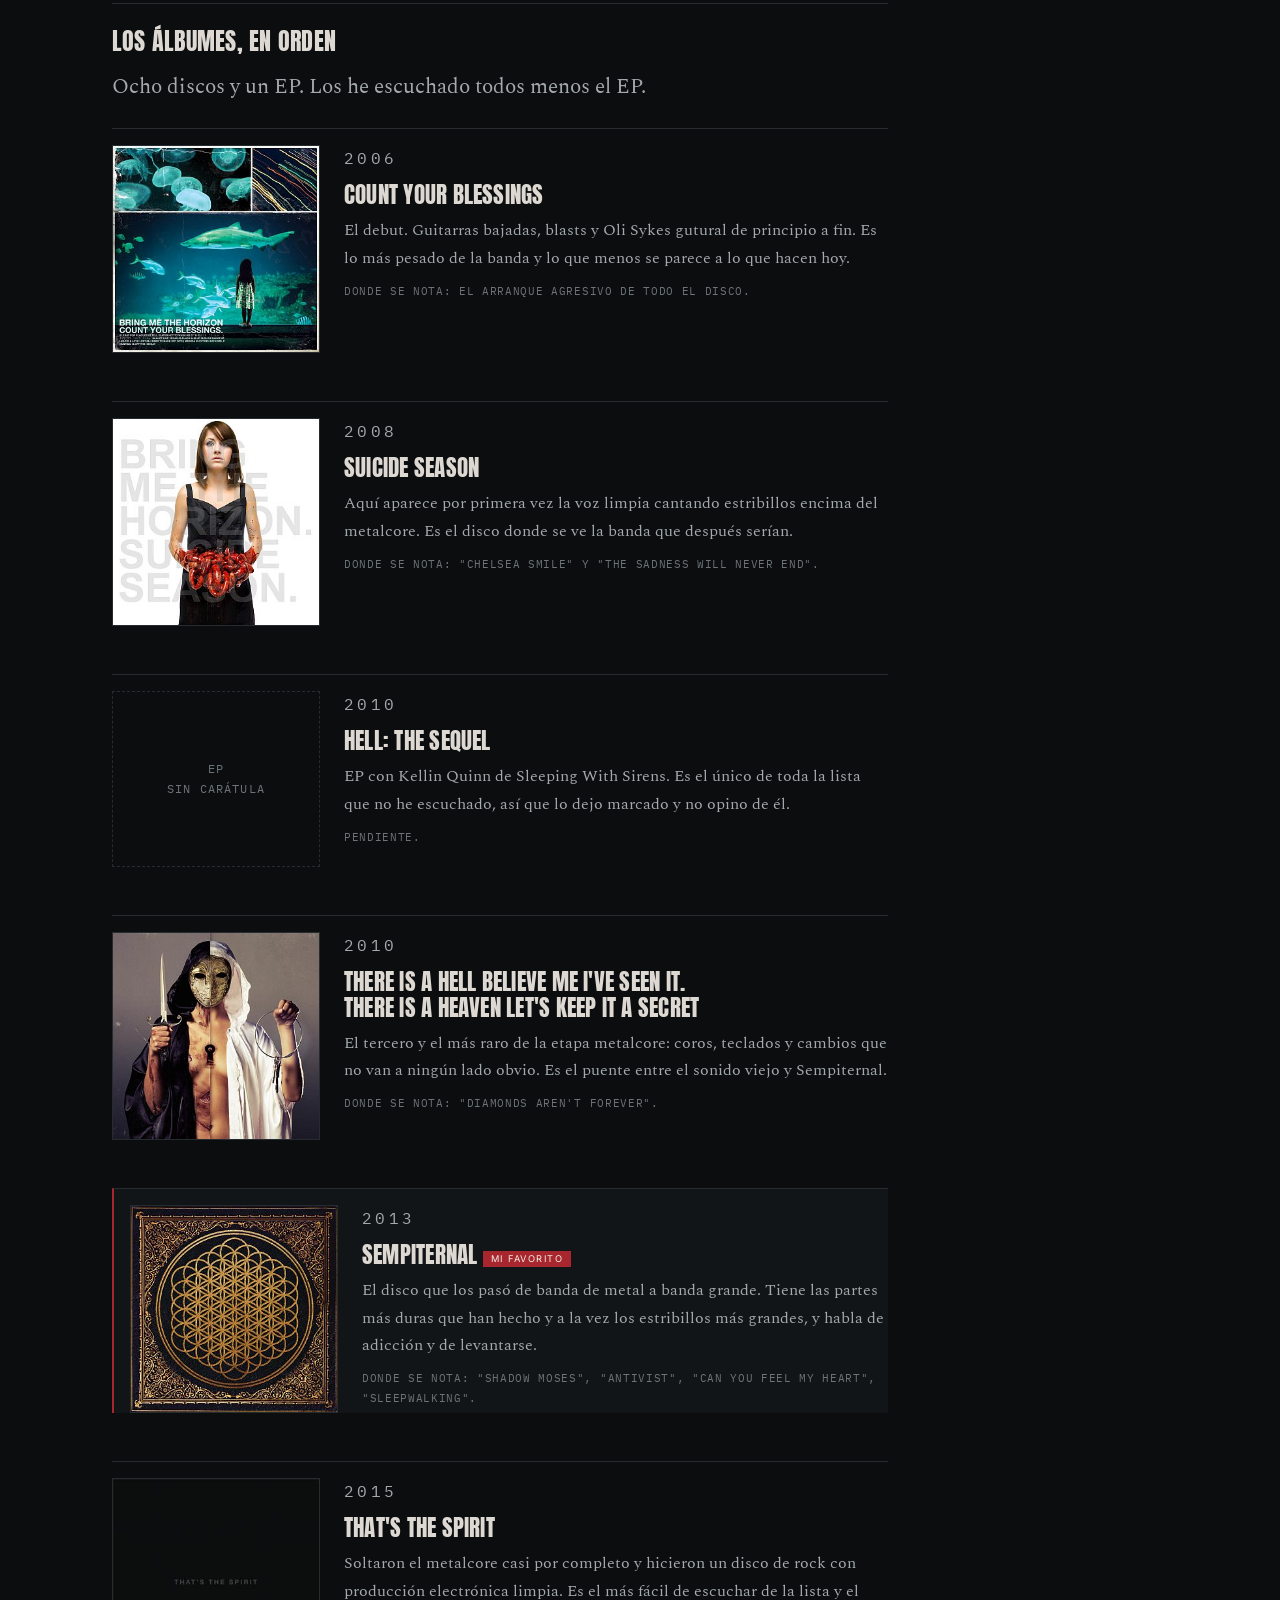
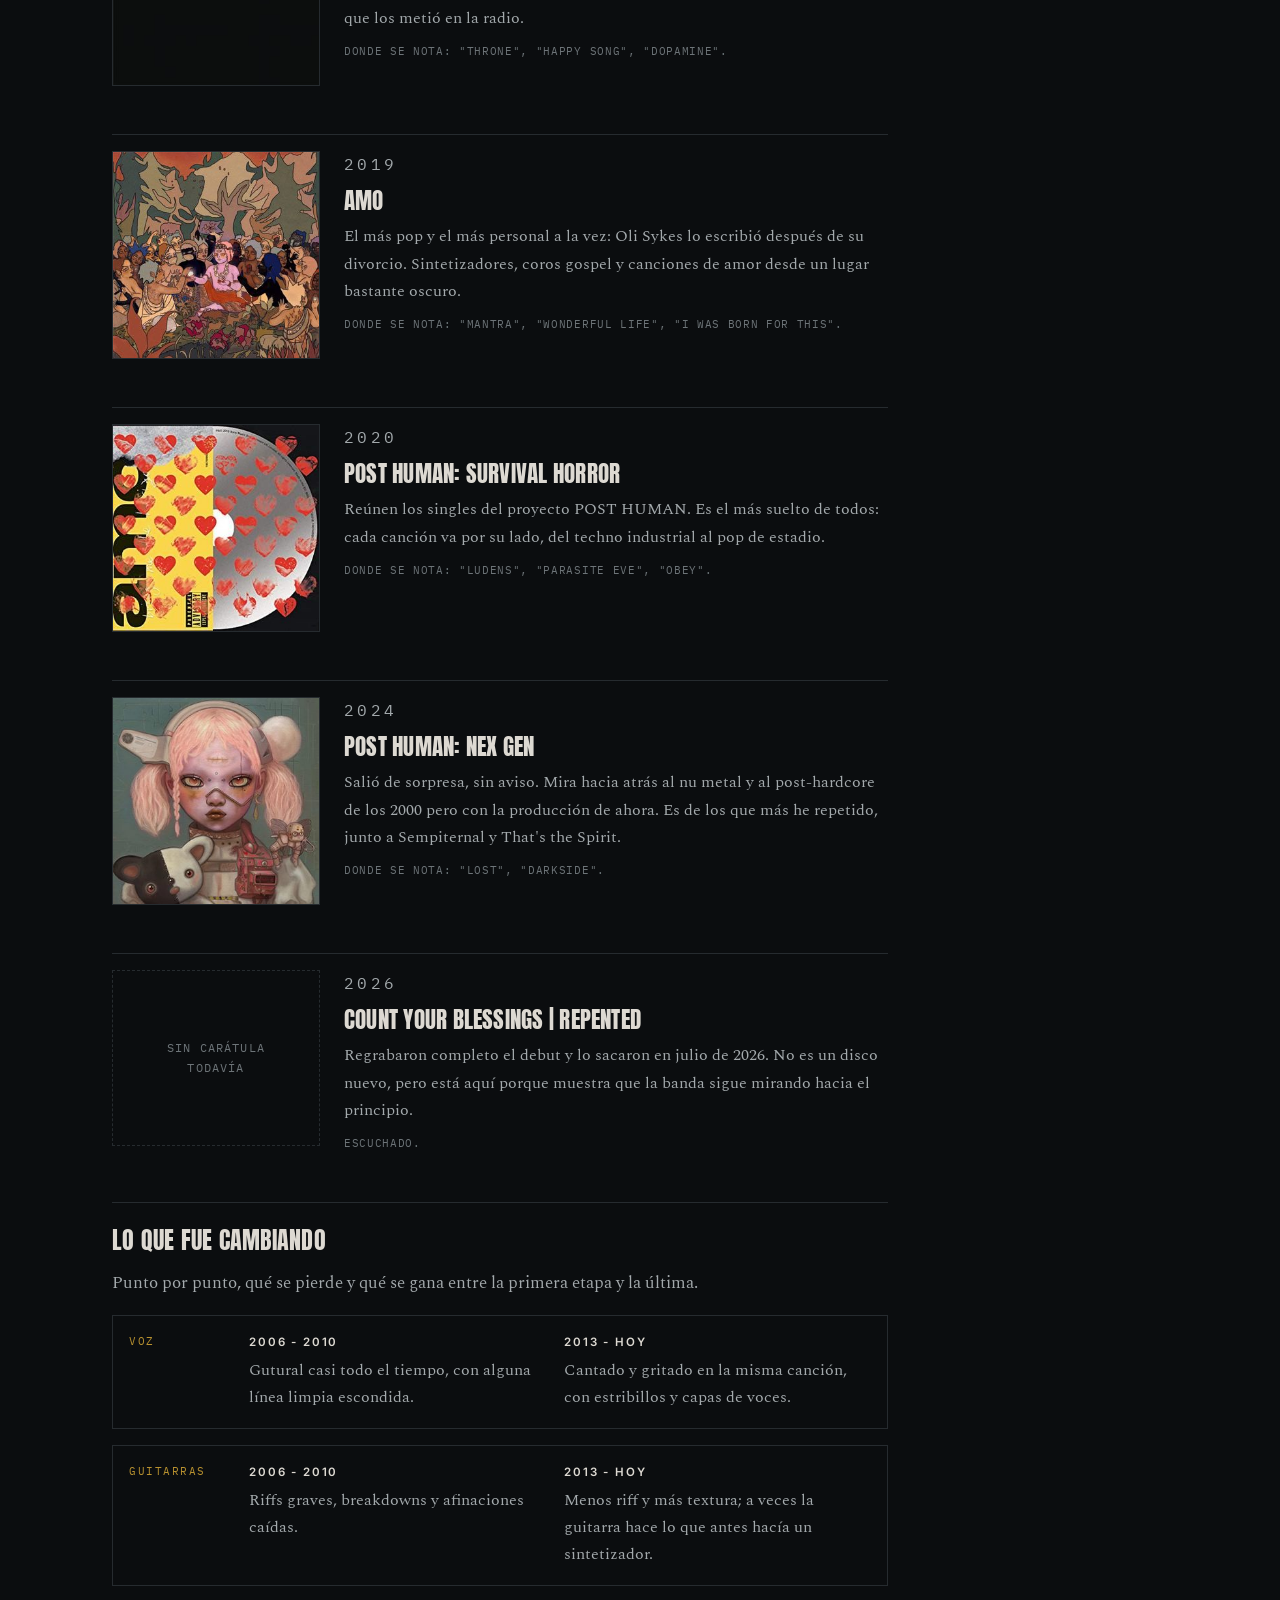
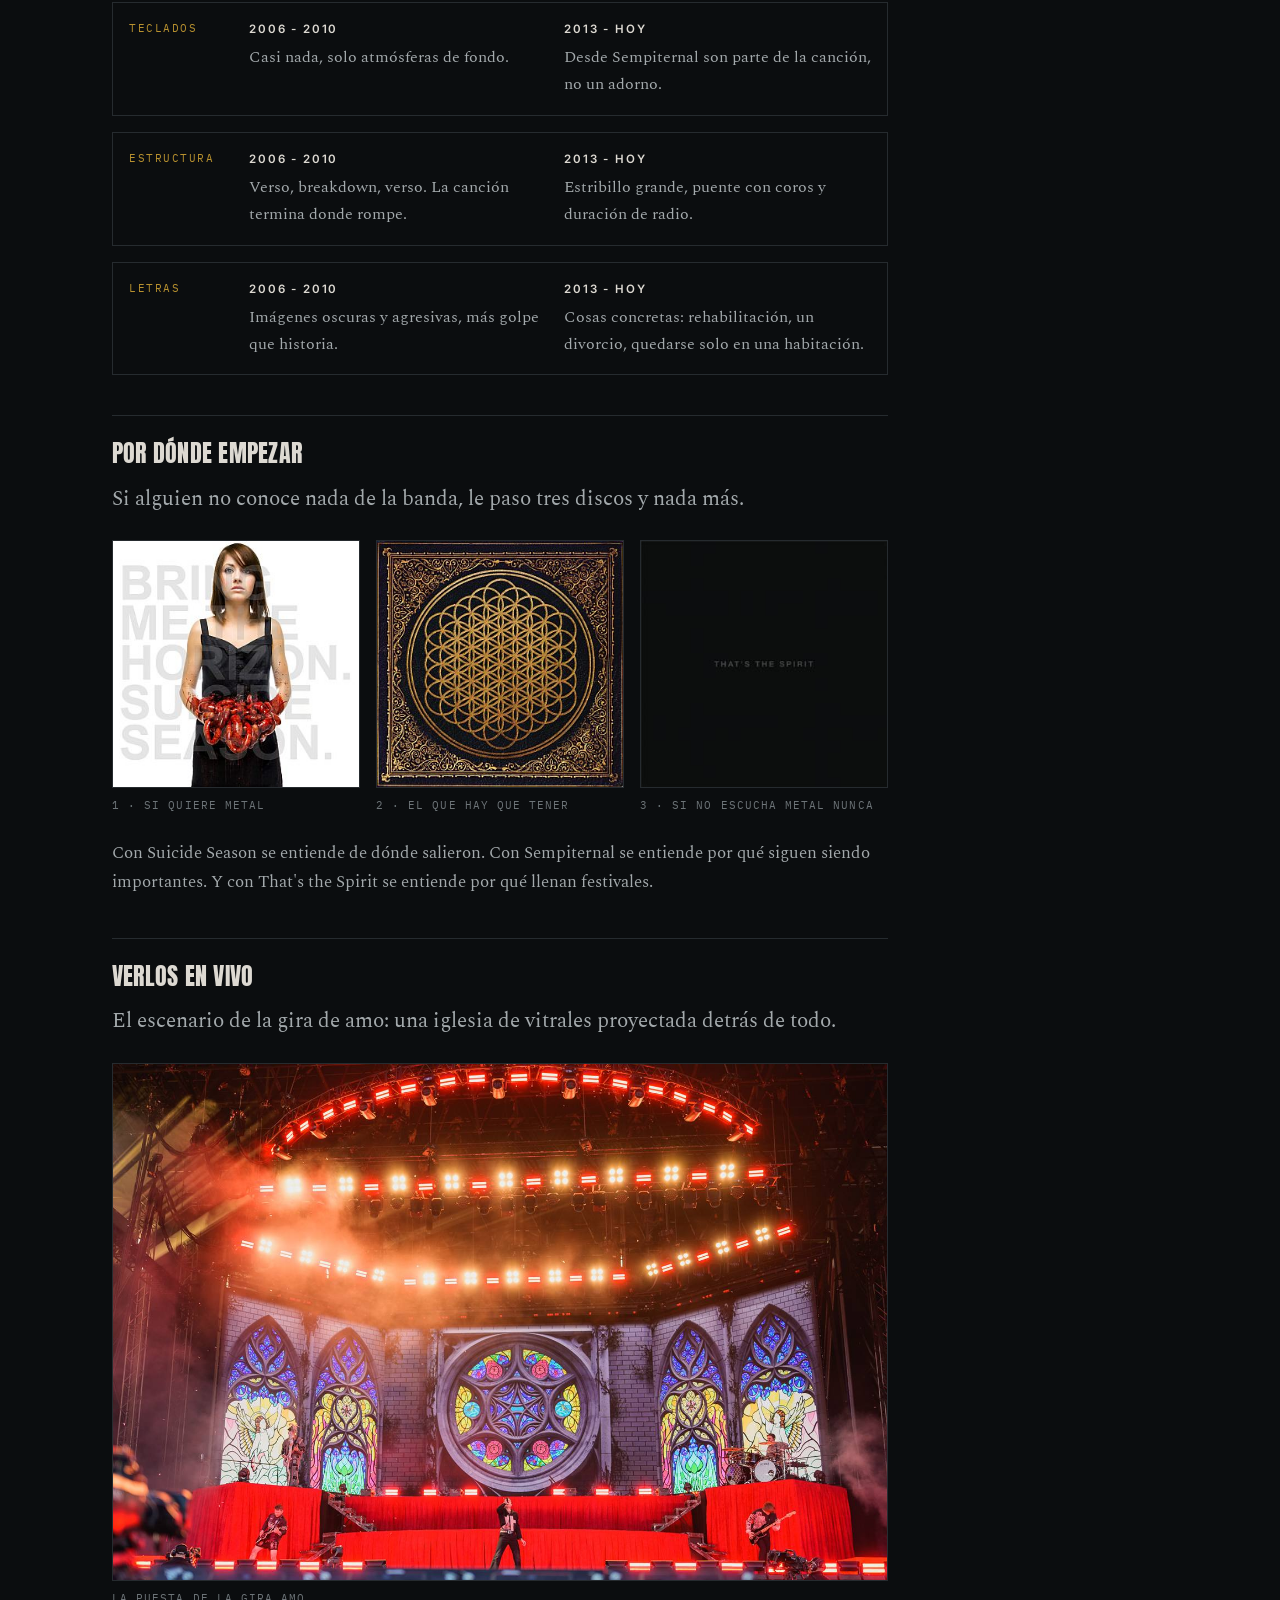
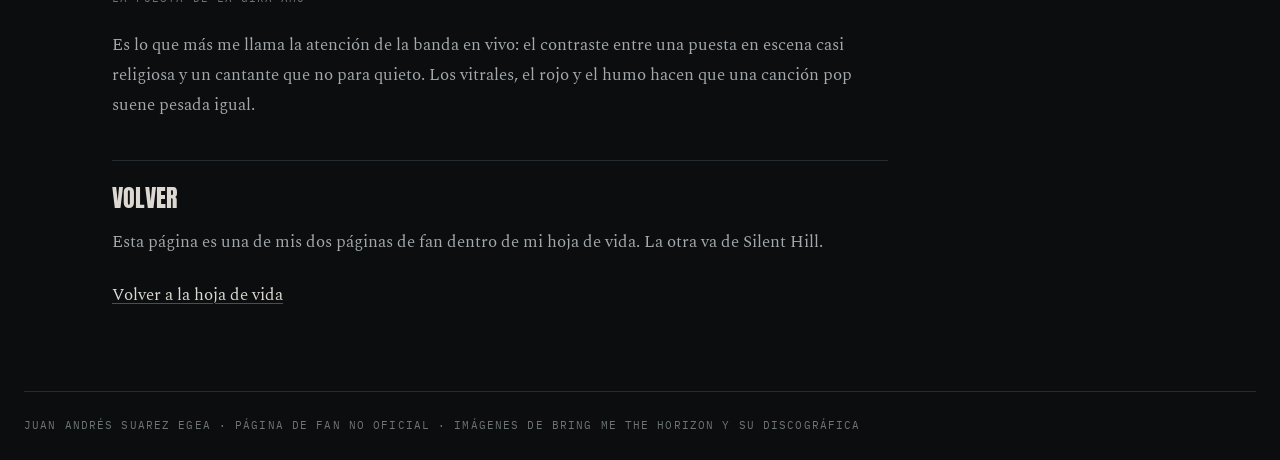
==== commit 1273c17d: "feat: :sparkles: Foto de la hoja de vida y toques finales Puse la foto de mi hoja de vida, hice algu" ====
--- a/bring-me-the-horizon.html
+++ b/bring-me-the-horizon.html
@@ -38,14 +38,11 @@
         <p>Con "ellos" me refiero a Linkin Park. Fue la puerta por la que entré a todo lo demás: si te gusta lo que hacían Chester y Mike Shinoda con las guitarras y las máquinas, Bring Me The Horizon es ese mismo camino pero veinte años después.</p>
         <div class="galeria">
           <figure class="ancha">
-            <img src="img/linkin-park.jpg" alt="Linkin Park en concierto">
+            <img src="img/linkin-park.jpg" alt="Linkin Park en el Hollywood Bowl en 2017: Chester Bennington en el centro con el micro en alto, Mike Shinoda y Phoenix a cada lado">
             <figcaption>El punto de partida</figcaption>
           </figure>
         </div>
-        <div class="apunte">
-          <p class="apunte-marco">Tu línea</p>
-          <p>Falta cómo llegaste tú de Linkin Park a BMTH: quién te los puso o en qué canción te engancharon. Escríbelo y lo dejo tal cual.</p>
-        </div>
+        <p>Recuerdo haberlos encontrado por una canción. Ya los había escuchado con su canción más popular, que fue "Can You Feel My Heart", pero la primera canción que escuché y por ende los encontré fue, no recuerdo si, "Mantra" o "Lost".</p>
       </section>
 
       <section class="bloque" id="discografia">
@@ -149,7 +146,7 @@
               <p class="anio">2026</p>
               <h3>Count Your Blessings | Repented</h3>
               <p>Regrabaron completo el debut y lo sacaron en julio de 2026. No es un disco nuevo, pero está aquí porque muestra que la banda sigue mirando hacia el principio.</p>
-              <p class="temas">Pendiente de escuchar.</p>
+              <p class="temas">Escuchado.</p>
             </div>
           </li>
 
@@ -224,10 +221,6 @@
           </figure>
         </div>
         <p>Es lo que más me llama la atención de la banda en vivo: el contraste entre una puesta en escena casi religiosa y un cantante que no para quieto. Los vitrales, el rojo y el humo hacen que una canción pop suene pesada igual.</p>
-        <div class="apunte">
-          <p class="apunte-marco">Tu línea</p>
-          <p>Si los has visto en vivo, cuéntamelo en una frase y cambio este párrafo por el tuyo. Si no, lo dejo como opinión sobre el show y listo.</p>
-        </div>
       </section>
 
       <section class="bloque" id="volver">
--- a/styles.css
+++ b/styles.css
@@ -843,6 +843,10 @@
   max-width: 11rem;
 }
 
+.galeria + p {
+  margin-top: var(--paso-3);
+}
+
 .salto {
   margin-top: var(--paso-3);
 }
